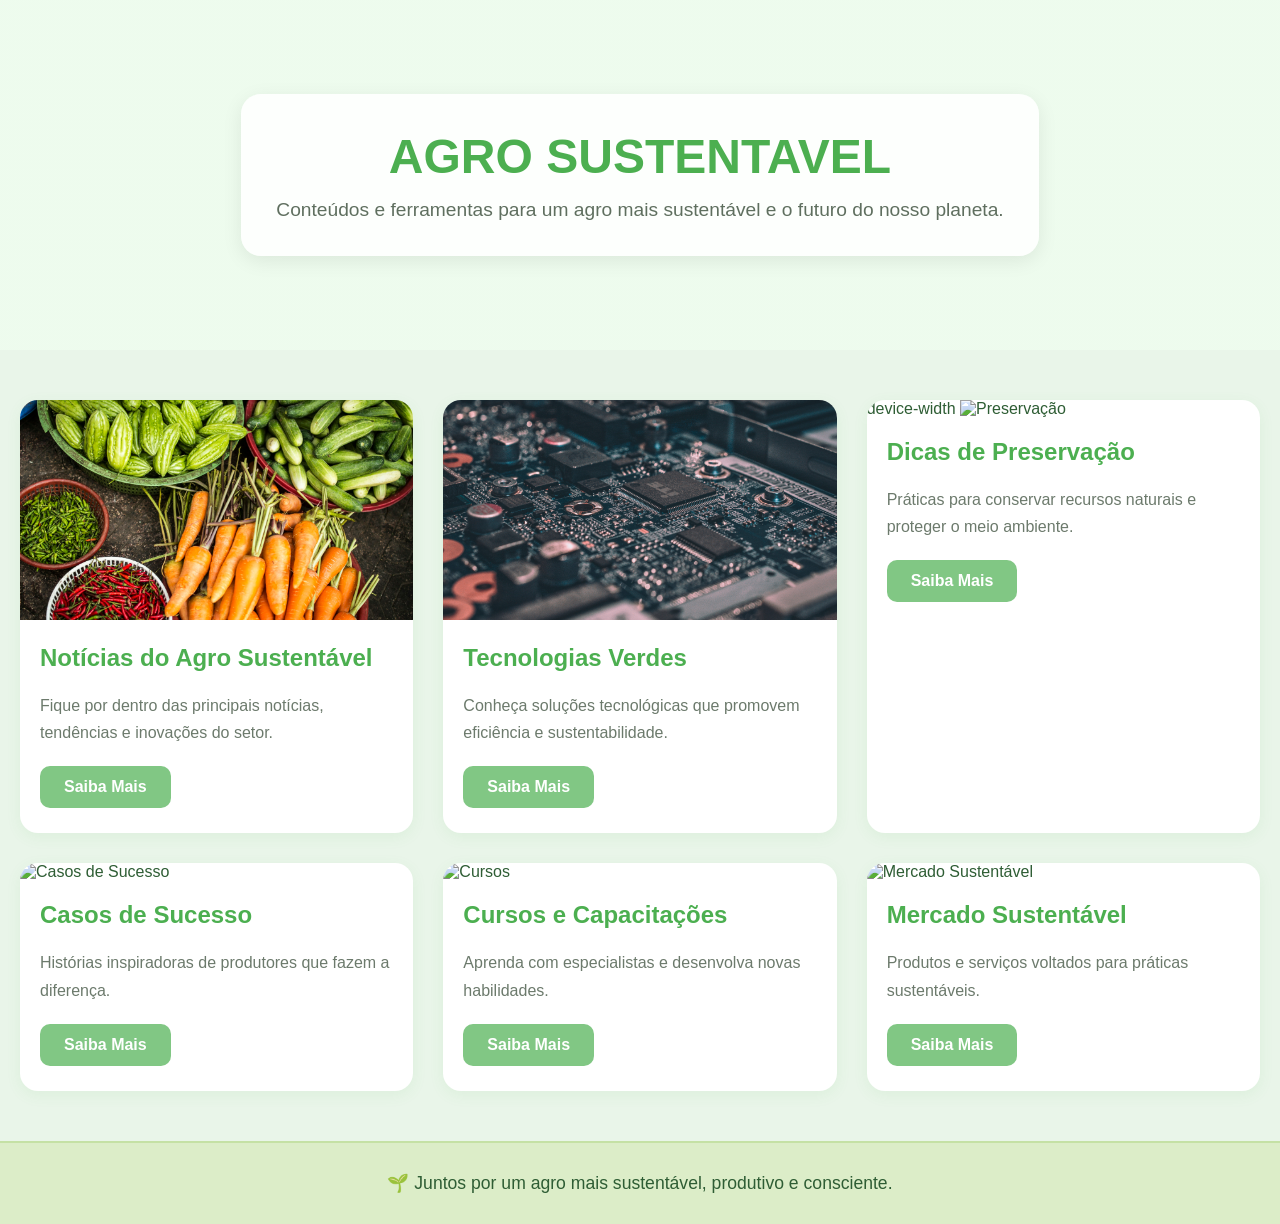
==== index.html @ 0b0a54b5 "12/06" ====
<!DOCTYPE html>
<html lang="pt-BR">
<head>
    <meta charset="UTF-8">
    <meta name="viewport" content="width=device-width, initial-scale=1.0">
    <title>Agro Sustentável</title>
    <link rel="stylesheet" href="style.css">
</head>

<body>

    <!-- BANNER -->
    <section class="hero">
        <div class="overlay">
            <h1>AGRO SUSTENTAVEL</h1>
            <p>
                Conteúdos e ferramentas para um agro mais sustentável
                e o futuro do nosso planeta.
            </p>
        </div>
    </section>

    <!-- CARDS -->
    <main class="container">

        <div class="card">
            <img src="photo-1464226184884-fa280b87c399.jpeg" alt="Notícias Agro">
            <h2>Notícias do Agro Sustentável</h2>
            <p>Fique por dentro das principais notícias, tendências e inovações do setor.</p>
            <button id="btn-1">Saiba Mais</button>
        </div>

        <div class="card">
            <img src="photo-1518770660439-4636190af475.jpeg" alt="Tecnologias Verdes">
            <h2>Tecnologias Verdes</h2>
            <p>Conheça soluções tecnológicas que promovem eficiência e sustentabilidade.</p>
            <button id="btn-2">Saiba Mais</button>
        </div>

        <div class="card">device-width
            <img src="https://images.unsplash.com/photo-1465146344425-f00d5f5c8f07" alt="Preservação">
            <h2>Dicas de Preservação</h2>
            <p>Práticas para conservar recursos naturais e proteger o meio ambiente.</p>
            <button id="btn-3">Saiba Mais</button>
        </div>

        <div class="card">
            <img src="https://images.unsplash.com/photo-1506744038136-46273834b3fb" alt="Casos de Sucesso">
            <h2>Casos de Sucesso</h2>
            <p>Histórias inspiradoras de produtores que fazem a diferença.</p>
            <button id="btn-4">Saiba Mais</button>
        </div>

        <div class="card">
            <img src="https://images.unsplash.com/photo-1516321318423-f06f85e504b3" alt="Cursos">
            <h2>Cursos e Capacitações</h2>
            <p>Aprenda com especialistas e desenvolva novas habilidades.</p>
            <button id="btn-5">Saiba Mais</button>
        </div>

        <div class="card">
            <img src="https://images.unsplash.com/photo-1542838132-92c53300491e" alt="Mercado Sustentável">
            <h2>Mercado Sustentável</h2>
            <p>Produtos e serviços voltados para práticas sustentáveis.</p>
            <button id="btn-6">Saiba Mais</button>
        </div>

    </main>


    

    <!-- RODAPÉ -->
    <footer>
        <p>🌱 Juntos por um agro mais sustentável, produtivo e consciente.</p>
    </footer>
    
    <script src="script.js"></script>
</body>
</html>
---- style.css ----
/* ==========================
   CONFIGURAÇÕES GERAIS
   ========================== */

*{
    margin:0;
    padding:0;
    box-sizing:border-box;
    font-family:'Segoe UI', Tahoma, Geneva, Verdana, sans-serif;
}

body{
    background:#e9f5e9;
    color:#2e5d34;
}

/* ==========================
   BANNER
   ========================== */

.hero{
    background:
    linear-gradient(
        rgba(240,255,240,0.65),
        rgba(240,255,240,0.65)
    ),
    url("https://images.unsplash.com/photo-1500937386664-56d1dfef3854")
    center center/cover no-repeat;

    height:350px;

    display:flex;
    justify-content:center;
    align-items:center;

    text-align:center;
}

.overlay{
    background:rgba(255,255,255,0.90);
    padding:35px;

    border-radius:20px;

    box-shadow:0 5px 20px rgba(0,0,0,0.08);
}

.hero h1{
    color:#4caf50;
    font-size:3rem;
    margin-bottom:15px;
}

.hero p{
    color:#5f6f5f;
    font-size:1.2rem;
}

/* ==========================
   CONTAINER
   ========================== */

.container{
    max-width:1400px;
    margin:50px auto;

    padding:0 20px;

    display:grid;

    grid-template-columns:
    repeat(auto-fit,minmax(320px,1fr));

    gap:30px;
}

/* ==========================
   CARDS
   ========================== */

.card{

    background:#ffffff;

    border-radius:18px;

    overflow:hidden;

    box-shadow:
    0 4px 15px rgba(76,175,80,0.08);

    transition:0.3s;
}

.card:hover{

    transform:translateY(-8px);

    box-shadow:
    0 10px 25px rgba(76,175,80,0.15);
}

.card img{

    width:100%;

    height:220px;

    object-fit:cover;
}

.card h2{

    color:#4caf50;

    margin:20px;

    font-size:1.5rem;
}

.card p{

    color:#6c7a6c;

    margin:0 20px 20px;

    line-height:1.7;
}

.card button{

    margin:0 20px 25px;

    background:#81c784;

    color:white;

    border:none;

    padding:12px 24px;

    border-radius:10px;

    cursor:pointer;

    font-weight:600;

    transition:0.3s;
}

.card button:hover{

    background:#66bb6a;
}

/* ==========================
   RODAPÉ
   ========================== */

footer{

    background:#dcedc8;

    color:#2e5d34;

    text-align:center;

    padding:30px;

    margin-top:50px;

    border-top:2px solid #c5e1a5;
}

footer p{
    font-size:1.1rem;
    font-weight:500;
}

button {
            padding: 15px 25px;
            background-color: #ec407a;
            color: white;
            border: none;
            border-radius: 6px;
            font-size: 16px;
            cursor: pointer;
            font-weight: bold;
            transition: background 0.2s;
        }
        button:hover {
            background-color: #d81b60;
        }
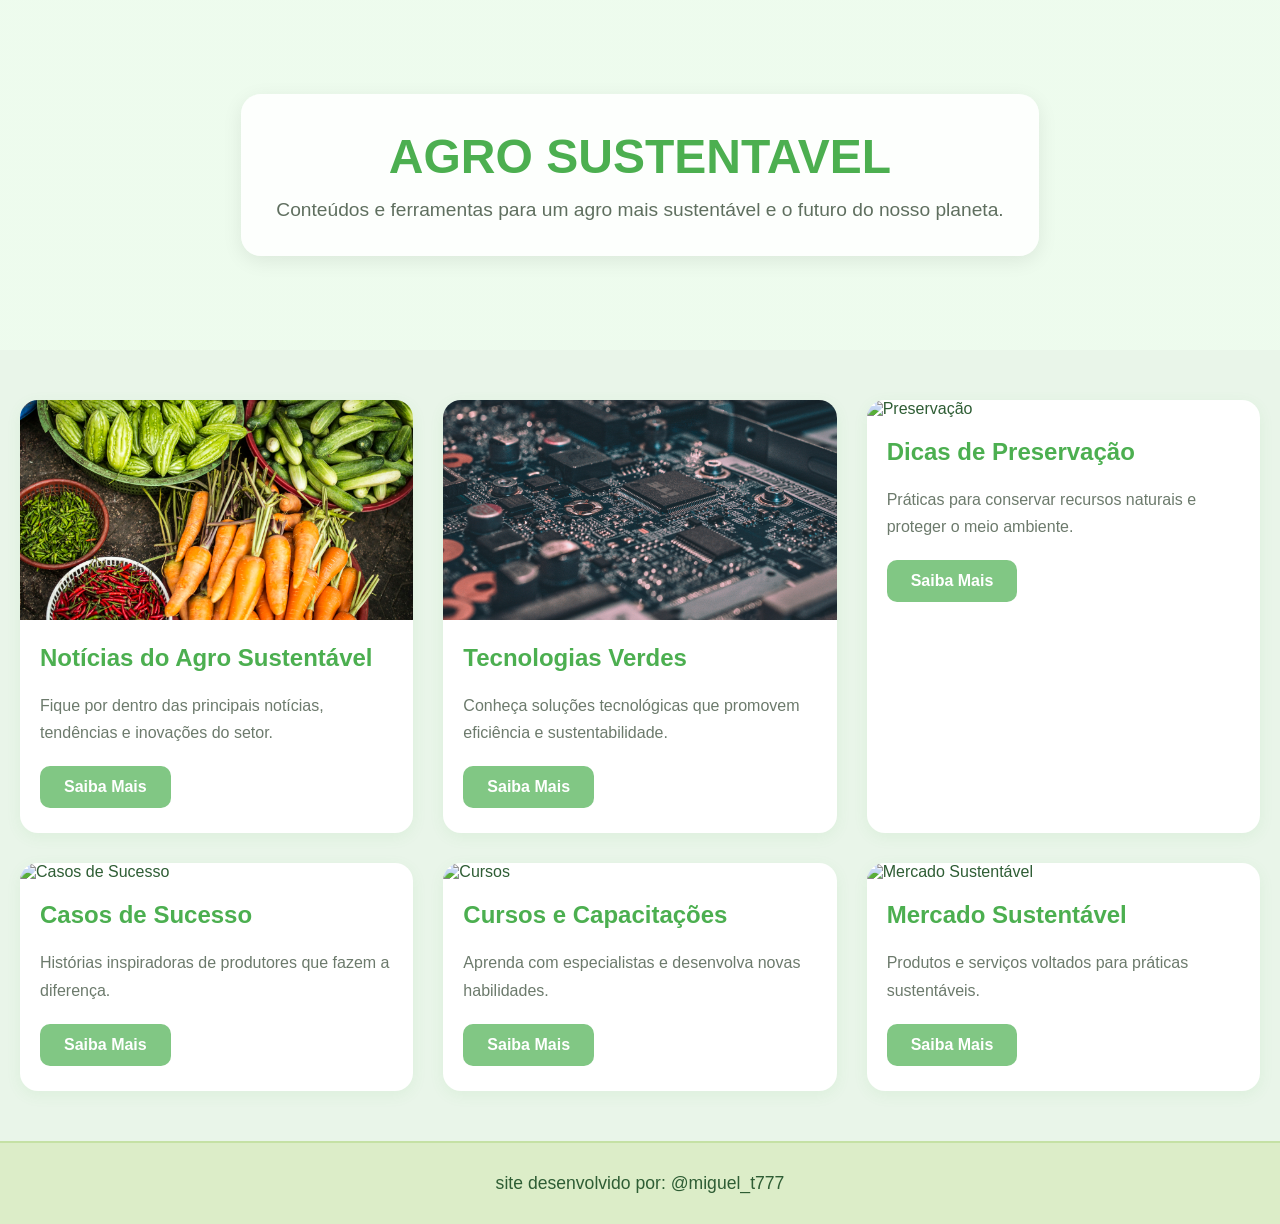
==== commit 08c1e45a: "13/06" ====
--- a/index.html
+++ b/index.html
@@ -37,7 +37,7 @@
             <button id="btn-2">Saiba Mais</button>
         </div>
 
-        <div class="card">device-width
+        <div class="card">
             <img src="https://images.unsplash.com/photo-1465146344425-f00d5f5c8f07" alt="Preservação">
             <h2>Dicas de Preservação</h2>
             <p>Práticas para conservar recursos naturais e proteger o meio ambiente.</p>
@@ -72,7 +72,7 @@
 
     <!-- RODAPÉ -->
     <footer>
-        <p>🌱 Juntos por um agro mais sustentável, produtivo e consciente.</p>
+        <p>site desenvolvido por: @miguel_t777</p>
     </footer>
     
     <script src="script.js"></script>
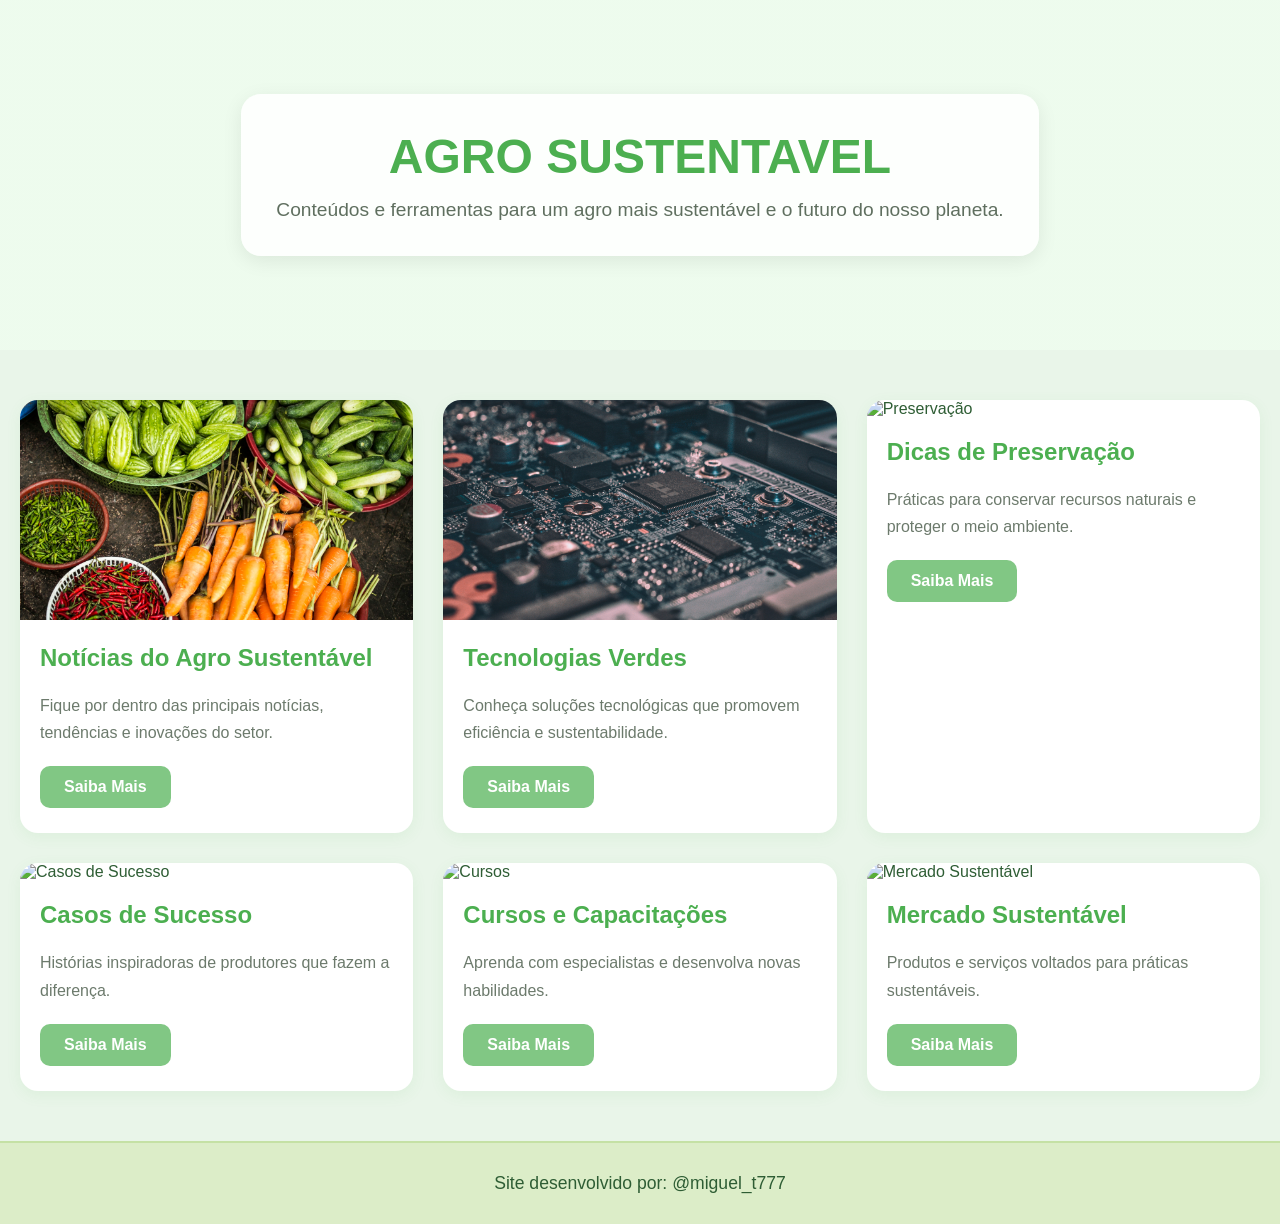
==== commit b96c09b7: "13/06" ====
--- a/index.html
+++ b/index.html
@@ -72,7 +72,7 @@
 
     <!-- RODAPÉ -->
     <footer>
-        <p>site desenvolvido por: @miguel_t777</p>
+        <p>Site desenvolvido por: @miguel_t777</p>
     </footer>
     
     <script src="script.js"></script>
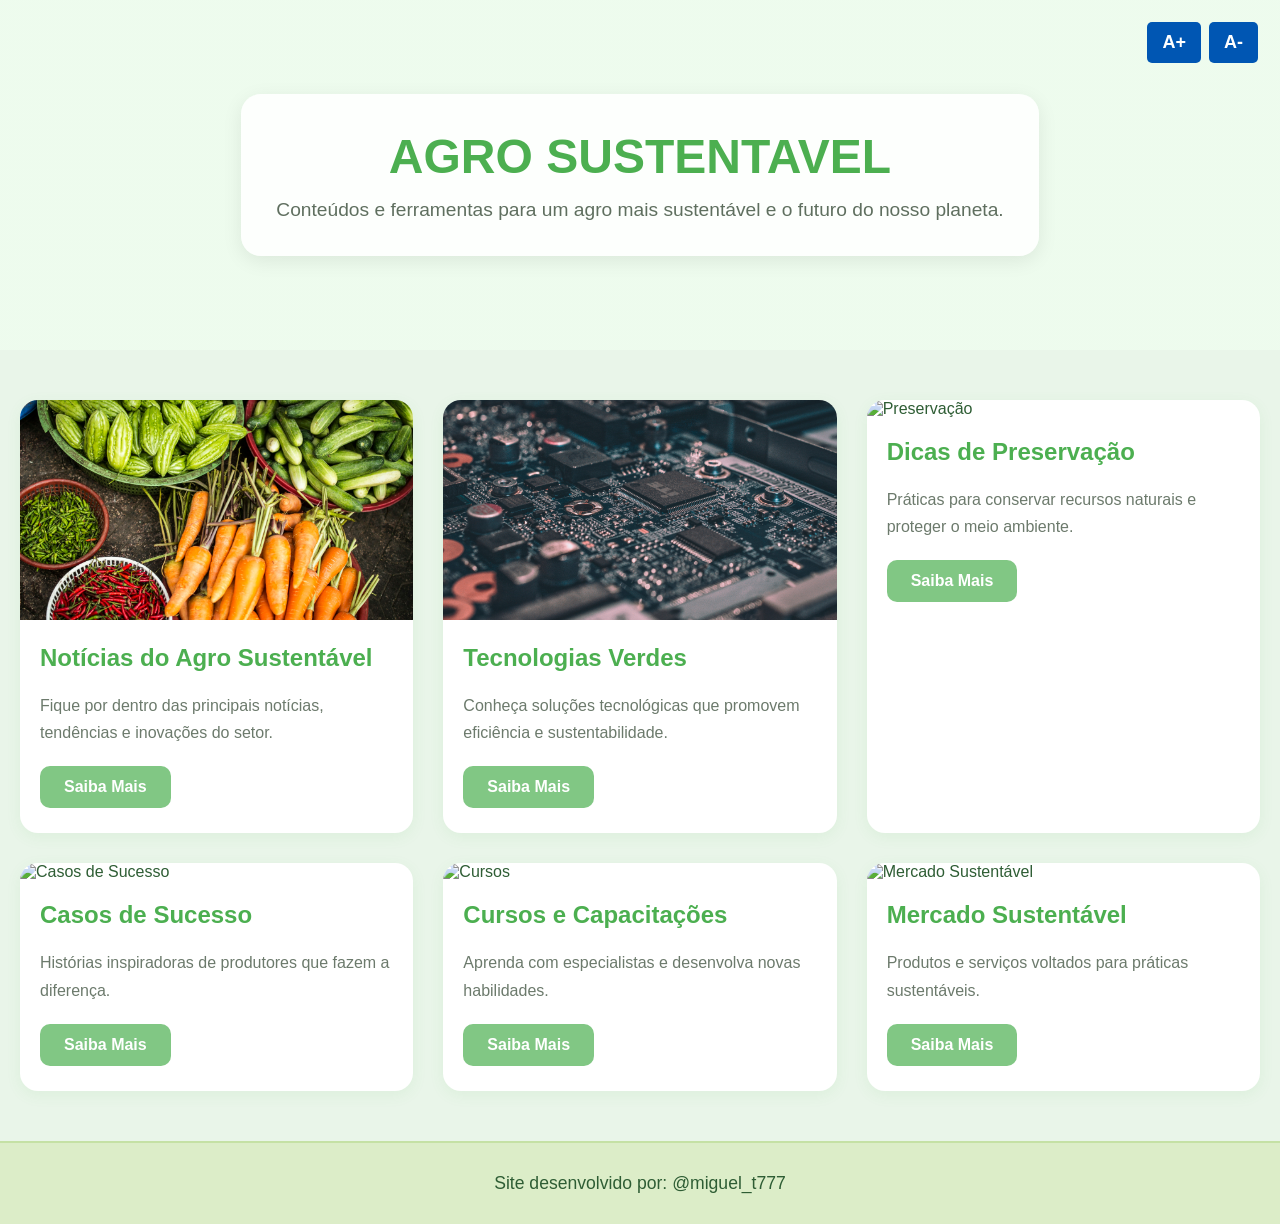
==== commit 017d8927: "14/06" ====
--- a/index.html
+++ b/index.html
@@ -1,5 +1,6 @@
 <!DOCTYPE html>
 <html lang="pt-BR">
+
 <head>
     <meta charset="UTF-8">
     <meta name="viewport" content="width=device-width, initial-scale=1.0">
@@ -17,6 +18,10 @@
                 Conteúdos e ferramentas para um agro mais sustentável
                 e o futuro do nosso planeta.
             </p>
+        </div>
+        <div class="acessibilidade">
+            <button onclick="aumentarFonte()">A+</button>
+            <button onclick="diminuirFonte()">A-</button>
         </div>
     </section>
 
@@ -68,13 +73,14 @@
     </main>
 
 
-    
+
 
     <!-- RODAPÉ -->
     <footer>
         <p>Site desenvolvido por: @miguel_t777</p>
     </footer>
-    
+
     <script src="script.js"></script>
 </body>
+
 </html>
--- a/style.css
+++ b/style.css
@@ -190,4 +190,29 @@
         }
         button:hover {
             background-color: #d81b60;
-        }+        }
+        @media screen {
+            
+        }
+
+.acessibilidade {
+    position: fixed;
+    top: 20px;
+    right: 20px;
+    z-index: 1000;
+}
+
+.acessibilidade button {
+    padding: 10px 15px;
+    margin: 2px;
+    font-size: 18px;
+    cursor: pointer;
+    border: none;
+    border-radius: 5px;
+    background-color: #0056b3;
+    color: white;
+}
+
+.acessibilidade button:hover {
+    background-color: #003d80;
+}        
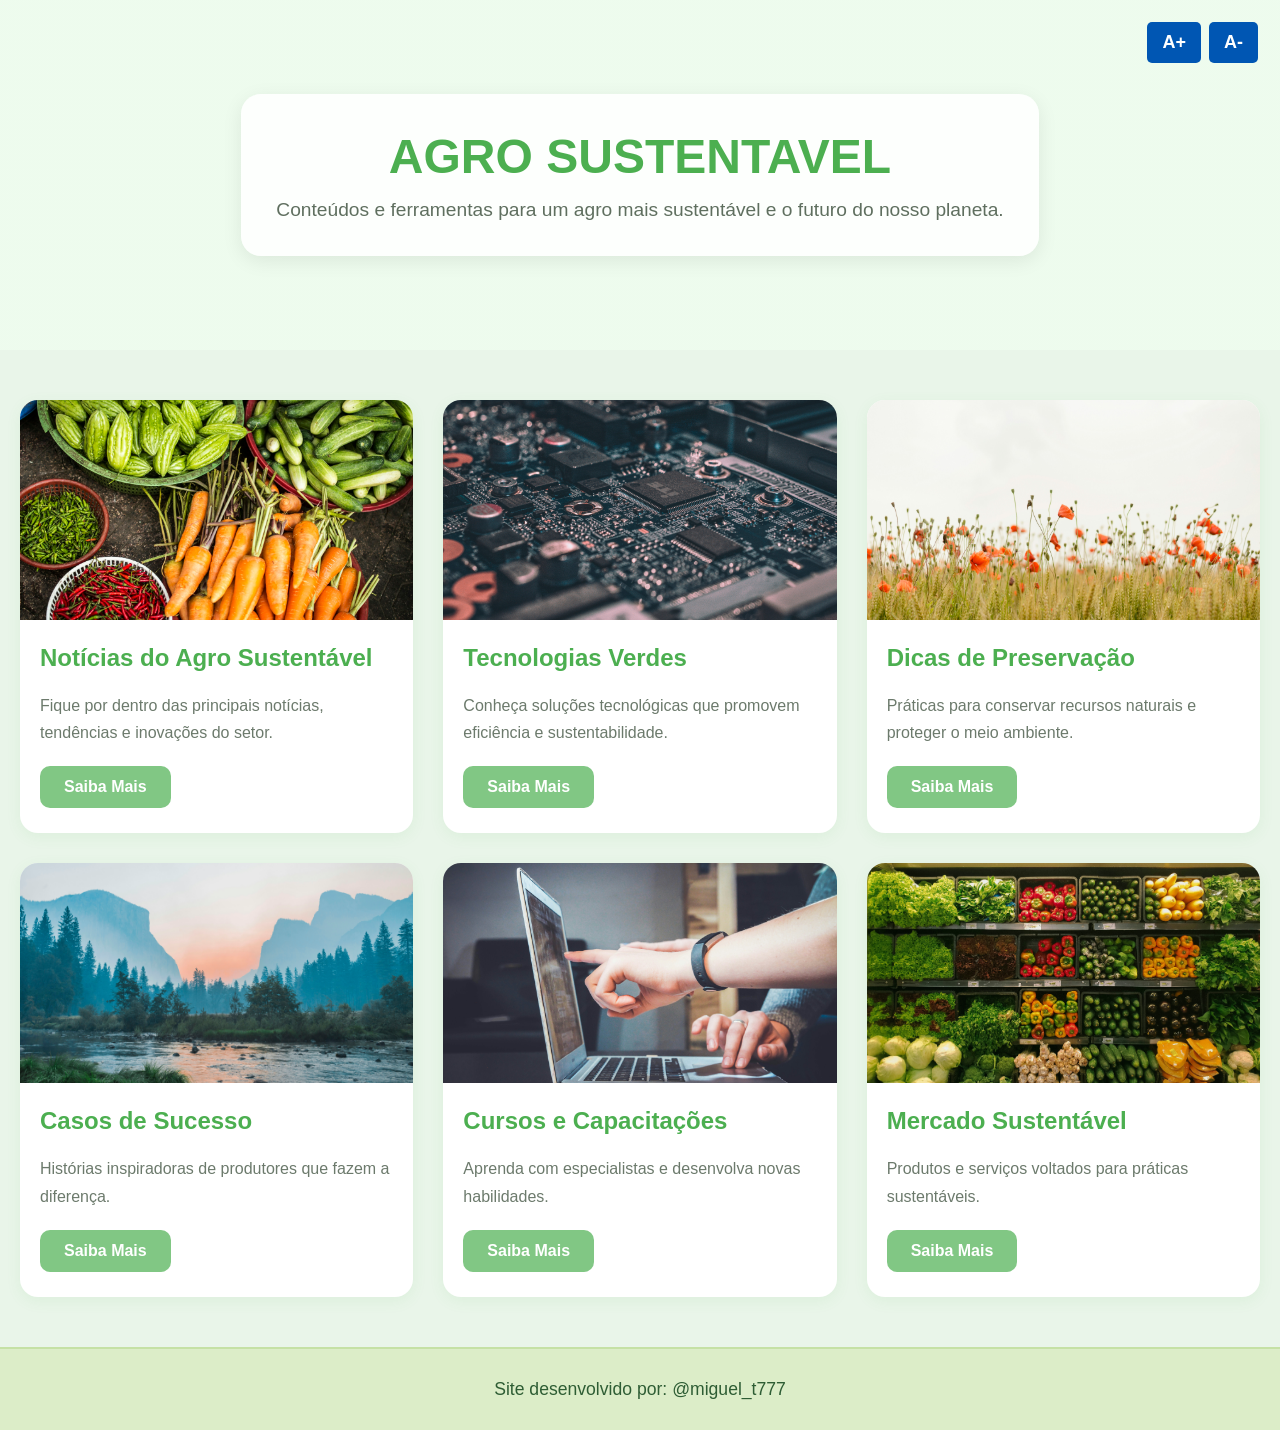
==== commit be83215e: "15/06" ====
--- a/index.html
+++ b/index.html
@@ -11,7 +11,7 @@
 <body>
 
     <!-- BANNER -->
-    <section class="hero">
+    <section class="banner">
         <div class="overlay">
             <h1>AGRO SUSTENTAVEL</h1>
             <p>
@@ -19,10 +19,12 @@
                 e o futuro do nosso planeta.
             </p>
         </div>
+
         <div class="acessibilidade">
-            <button onclick="aumentarFonte()">A+</button>
-            <button onclick="diminuirFonte()">A-</button>
+            <button onclick='aumentarFonte()'>A+</button>
+            <button onclick='diminuirFonte()'>A-</button>
         </div>
+        
     </section>
 
     <!-- CARDS -->
@@ -43,28 +45,28 @@
         </div>
 
         <div class="card">
-            <img src="https://images.unsplash.com/photo-1465146344425-f00d5f5c8f07" alt="Preservação">
+            <img src="photo-1465146344425-f00d5f5c8f07.jpeg" alt="Preservação">
             <h2>Dicas de Preservação</h2>
             <p>Práticas para conservar recursos naturais e proteger o meio ambiente.</p>
             <button id="btn-3">Saiba Mais</button>
         </div>
 
         <div class="card">
-            <img src="https://images.unsplash.com/photo-1506744038136-46273834b3fb" alt="Casos de Sucesso">
+            <img src="arvores.jpeg" alt="Casos de Sucesso">
             <h2>Casos de Sucesso</h2>
             <p>Histórias inspiradoras de produtores que fazem a diferença.</p>
             <button id="btn-4">Saiba Mais</button>
         </div>
 
         <div class="card">
-            <img src="https://images.unsplash.com/photo-1516321318423-f06f85e504b3" alt="Cursos">
+            <img src="computadores.jpeg" alt="Cursos">
             <h2>Cursos e Capacitações</h2>
             <p>Aprenda com especialistas e desenvolva novas habilidades.</p>
             <button id="btn-5">Saiba Mais</button>
         </div>
 
         <div class="card">
-            <img src="https://images.unsplash.com/photo-1542838132-92c53300491e" alt="Mercado Sustentável">
+            <img src="comidas.jpeg" alt="Mercado Sustentável">
             <h2>Mercado Sustentável</h2>
             <p>Produtos e serviços voltados para práticas sustentáveis.</p>
             <button id="btn-6">Saiba Mais</button>
--- a/style.css
+++ b/style.css
@@ -2,199 +2,182 @@
    CONFIGURAÇÕES GERAIS
    ========================== */
 
-*{
-    margin:0;
-    padding:0;
-    box-sizing:border-box;
-    font-family:'Segoe UI', Tahoma, Geneva, Verdana, sans-serif;
-}
-
-body{
-    background:#e9f5e9;
-    color:#2e5d34;
+* {
+    margin: 0;
+    padding: 0;
+    box-sizing: border-box;
+    font-family: 'Segoe UI', Tahoma, Geneva, Verdana, sans-serif;
+}
+
+body {
+    background: #e9f5e9;
+    color: #2e5d34;
 }
 
 /* ==========================
    BANNER
    ========================== */
 
-.hero{
+.banner {
     background:
-    linear-gradient(
-        rgba(240,255,240,0.65),
-        rgba(240,255,240,0.65)
-    ),
-    url("https://images.unsplash.com/photo-1500937386664-56d1dfef3854")
-    center center/cover no-repeat;
-
-    height:350px;
-
-    display:flex;
-    justify-content:center;
-    align-items:center;
-
-    text-align:center;
-}
-
-.overlay{
-    background:rgba(255,255,255,0.90);
-    padding:35px;
-
-    border-radius:20px;
-
-    box-shadow:0 5px 20px rgba(0,0,0,0.08);
-}
-
-.hero h1{
-    color:#4caf50;
-    font-size:3rem;
-    margin-bottom:15px;
-}
-
-.hero p{
-    color:#5f6f5f;
-    font-size:1.2rem;
+        linear-gradient(rgba(240, 255, 240, 0.65),
+            rgba(240, 255, 240, 0.65)),
+        url("https://images.unsplash.com/photo-1500937386664-56d1dfef3854") center center/cover no-repeat;
+
+    height: 350px;
+    display: flex;
+    justify-content: center;
+    align-items: center;
+    text-align: center;
+}
+
+.overlay {
+    background: rgba(255, 255, 255, 0.90);
+    padding: 35px;
+    border-radius: 20px;
+    box-shadow: 0 5px 20px rgba(0, 0, 0, 0.08);
+}
+
+.banner h1 {
+    color: #4caf50;
+    font-size: 3rem;
+    margin-bottom: 15px;
+}
+
+.banner p {
+    color: #5f6f5f;
+    font-size: 1.2rem;
 }
 
 /* ==========================
    CONTAINER
    ========================== */
 
-.container{
-    max-width:1400px;
-    margin:50px auto;
-
-    padding:0 20px;
-
-    display:grid;
-
+.container {
+    max-width: 1400px;
+    margin: 50px auto;
+    padding: 0 20px;
+    display: grid;
     grid-template-columns:
-    repeat(auto-fit,minmax(320px,1fr));
-
-    gap:30px;
+        repeat(auto-fit, minmax(320px, 1fr));
+    gap: 30px;
 }
 
 /* ==========================
    CARDS
    ========================== */
 
-.card{
-
-    background:#ffffff;
-
-    border-radius:18px;
-
-    overflow:hidden;
-
+.card {
+
+    background: #ffffff;
+    border-radius: 18px;
+    overflow: hidden;
     box-shadow:
-    0 4px 15px rgba(76,175,80,0.08);
-
-    transition:0.3s;
-}
-
-.card:hover{
-
-    transform:translateY(-8px);
-
+        0 4px 15px rgba(76, 175, 80, 0.08);
+    transition: 0.3s;
+}
+
+.card:hover {
+
+    transform: translateY(-8px);
     box-shadow:
-    0 10px 25px rgba(76,175,80,0.15);
-}
-
-.card img{
-
-    width:100%;
-
-    height:220px;
-
-    object-fit:cover;
-}
-
-.card h2{
-
-    color:#4caf50;
-
-    margin:20px;
-
-    font-size:1.5rem;
-}
-
-.card p{
-
-    color:#6c7a6c;
-
-    margin:0 20px 20px;
-
-    line-height:1.7;
-}
-
-.card button{
-
-    margin:0 20px 25px;
-
-    background:#81c784;
-
-    color:white;
-
-    border:none;
-
-    padding:12px 24px;
-
-    border-radius:10px;
-
-    cursor:pointer;
-
-    font-weight:600;
-
-    transition:0.3s;
-}
-
-.card button:hover{
-
-    background:#66bb6a;
+        0 10px 25px rgba(76, 175, 80, 0.15);
+}
+
+.card img {
+
+    width: 100%;
+    height: 220px;
+    object-fit: cover;
+}
+
+.card h2 {
+
+    color: #4caf50;
+    margin: 20px;
+    font-size: 1.5rem;
+}
+
+.card p {
+
+    color: #6c7a6c;
+    margin: 0 20px 20px;
+    line-height: 1.7;
+}
+
+.card button {
+
+    margin: 0 20px 25px;
+    background: #81c784;
+    color: white;
+    border: none;
+    padding: 12px 24px;
+    border-radius: 10px;
+    cursor: pointer;
+    font-weight: 600;
+    transition: 0.3s;
+}
+
+.card button:hover {
+
+    background: #66bb6a;
 }
 
 /* ==========================
    RODAPÉ
    ========================== */
 
-footer{
-
-    background:#dcedc8;
-
-    color:#2e5d34;
-
-    text-align:center;
-
-    padding:30px;
-
-    margin-top:50px;
-
-    border-top:2px solid #c5e1a5;
-}
-
-footer p{
-    font-size:1.1rem;
-    font-weight:500;
+footer {
+
+    background: #dcedc8;
+    color: #2e5d34;
+    text-align: center;
+    padding: 30px;
+    margin-top: 50px;
+    border-top: 2px solid #c5e1a5;
+}
+
+footer p {
+    font-size: 1.1rem;
+    font-weight: 500;
 }
 
 button {
-            padding: 15px 25px;
-            background-color: #ec407a;
-            color: white;
-            border: none;
-            border-radius: 6px;
-            font-size: 16px;
-            cursor: pointer;
-            font-weight: bold;
-            transition: background 0.2s;
-        }
-        button:hover {
-            background-color: #d81b60;
-        }
-        @media screen {
-            
-        }
-
+    padding: 15px 25px;
+    background-color: #ec407a;
+    color: white;
+    border: none;
+    border-radius: 6px;
+    font-size: 16px;
+    cursor: pointer;
+    font-weight: bold;
+    transition: background 0.2s;
+}
+
+button:hover {
+    background-color: #d81b60;
+}
+
+
+
+@media screen and (min-width: 768px) {
+
+    .botoes {
+        display: flex;
+    }
+
+    .botao:first-child {
+        border-radius: 40px 0 0 0;
+    }
+
+    .botao:last-child {
+        border-radius: 0 40px 0 0;
+    }
+}
+
+/* ==========================
+   ACESSIBILIDADE
+   ========================== */
 .acessibilidade {
     position: fixed;
     top: 20px;
@@ -215,4 +198,4 @@
 
 .acessibilidade button:hover {
     background-color: #003d80;
-}        +}
